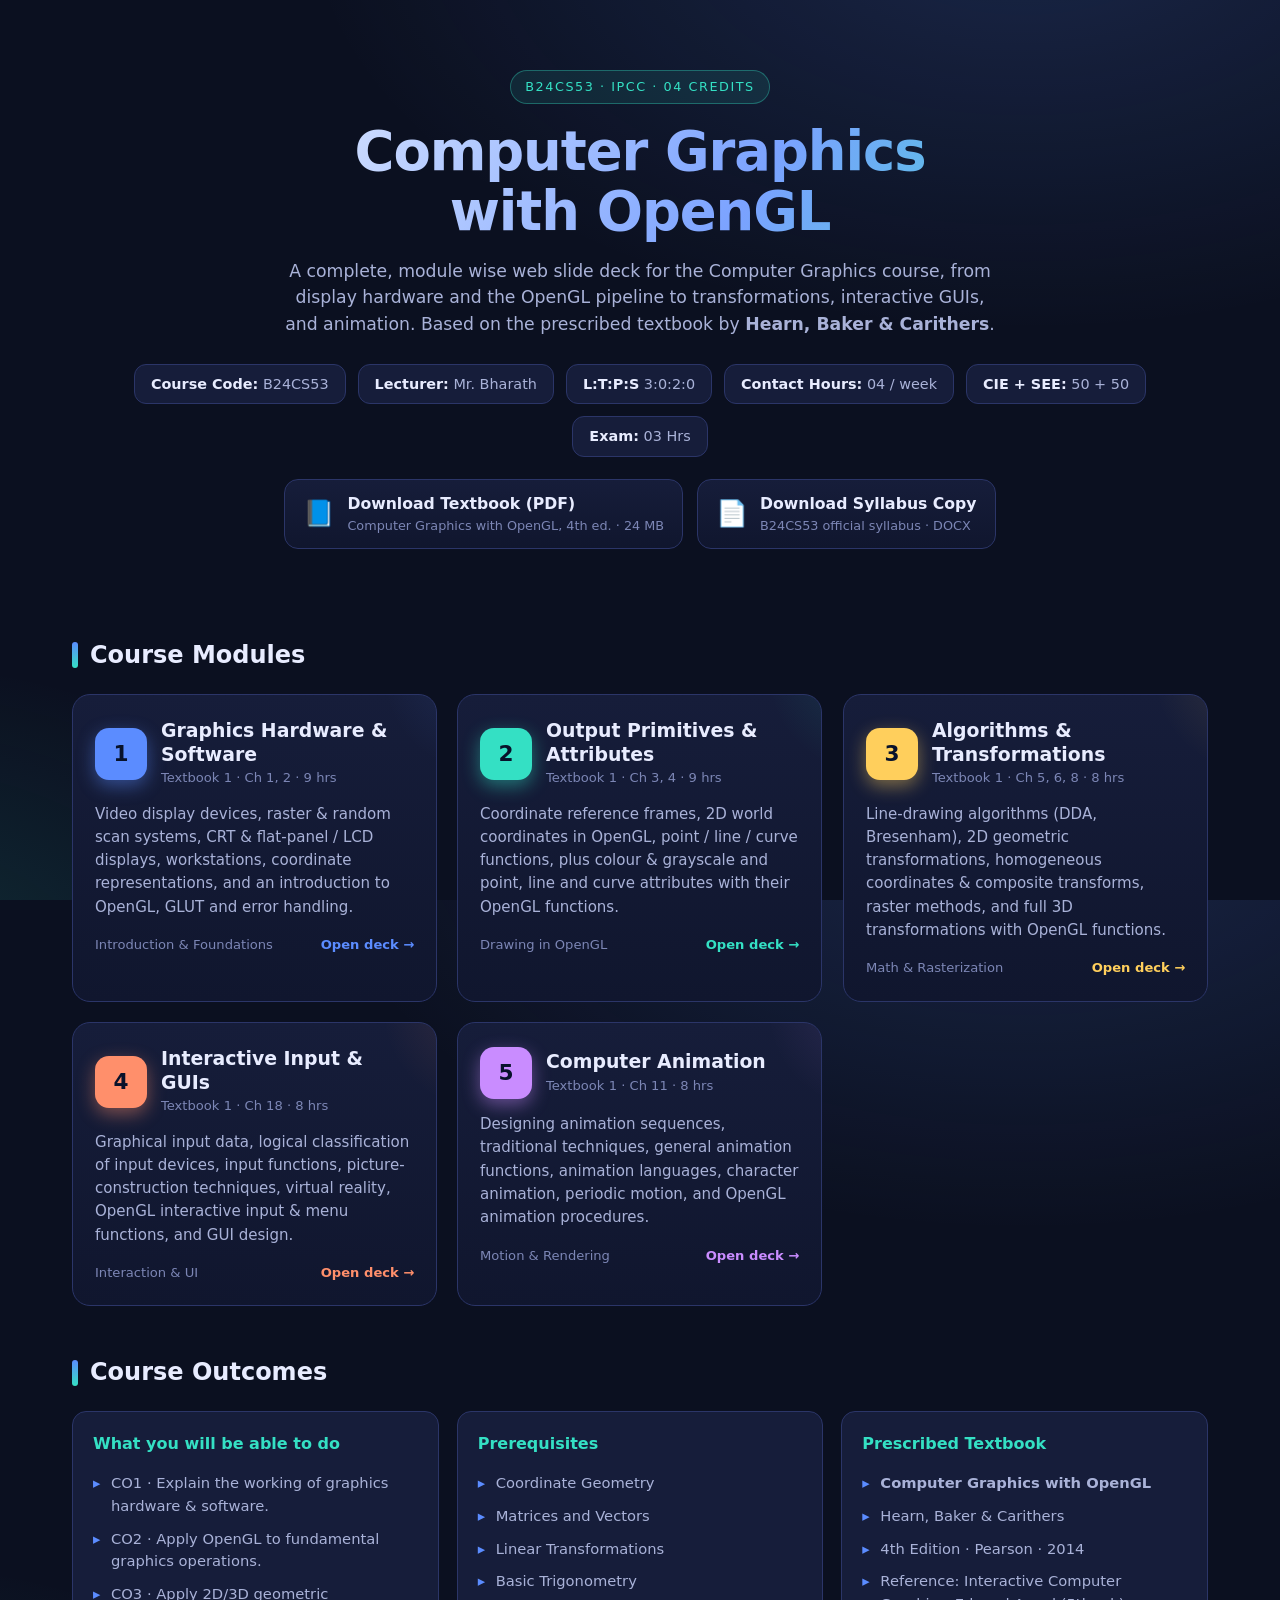
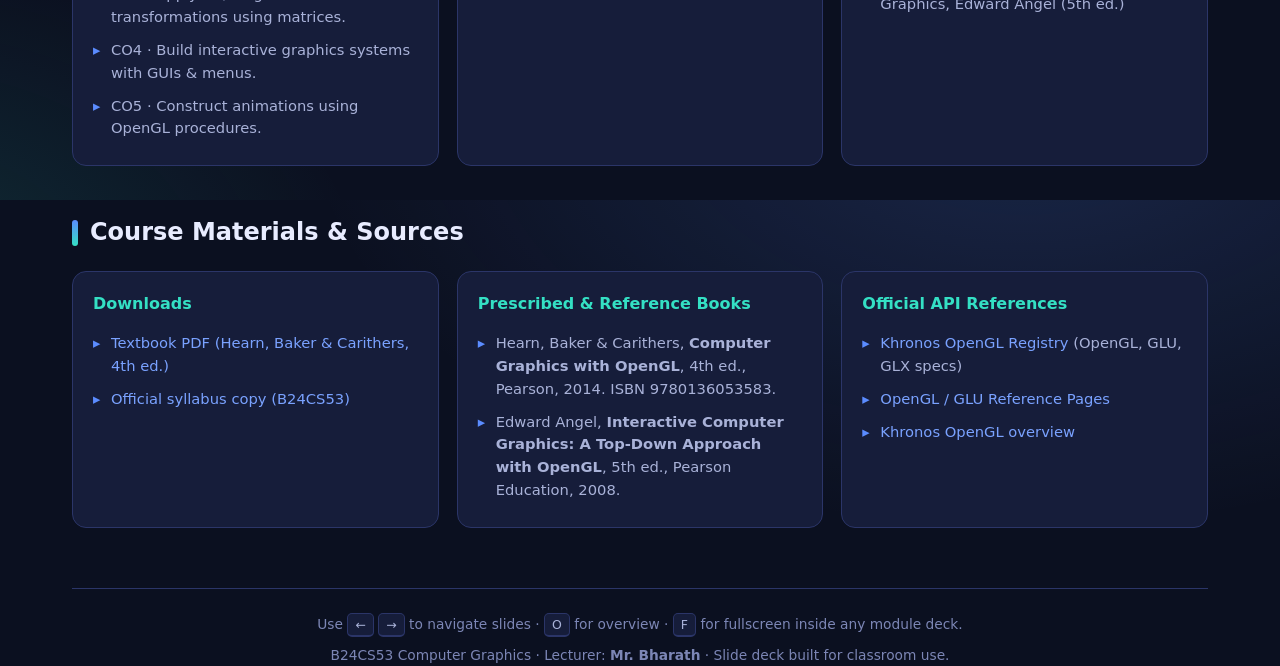
==== index.html @ 4f669a62 "B24CS53 Computer Graphics interactive slide deck (5 modules, demos, sources)" ====
<!DOCTYPE html>
<html lang="en">
<head>
  <meta charset="UTF-8" />
  <meta name="viewport" content="width=device-width, initial-scale=1.0" />
  <title>B24CS53 · Computer Graphics · Course Slides</title>
  <link rel="stylesheet" href="css/style.css" />
</head>
<body>
  <div class="wrap">

    <header class="home-hero">
      <span class="badge">B24CS53 · IPCC · 04 Credits</span>
      <h1>Computer Graphics<br />with OpenGL</h1>
      <p class="sub">
        A complete, module wise web slide deck for the Computer Graphics course,
        from display hardware and the OpenGL pipeline to transformations, interactive
        GUIs, and animation. Based on the prescribed textbook by
        <b>Hearn, Baker &amp; Carithers</b>.
      </p>
      <div class="meta-row">
        <span class="meta-chip"><b>Course Code:</b> B24CS53</span>
        <span class="meta-chip"><b>Lecturer:</b> Mr. Bharath</span>
        <span class="meta-chip"><b>L:T:P:S</b> 3:0:2:0</span>
        <span class="meta-chip"><b>Contact Hours:</b> 04 / week</span>
        <span class="meta-chip"><b>CIE + SEE:</b> 50 + 50</span>
        <span class="meta-chip"><b>Exam:</b> 03 Hrs</span>
      </div>
      <div class="download-row">
        <a class="dl-btn" href="text%20book%20Computer%20Graphics%20with%20OpenGL%20(4th%20ed_)%20%5BHearn%2C%20Baker%20%26%20Carithers%202013%5D.pdf" download>
          <span class="dl-ic">📘</span>
          <span class="dl-tx"><b>Download Textbook (PDF)</b><small>Computer Graphics with OpenGL, 4th ed. · 24 MB</small></span>
        </a>
        <a class="dl-btn" href="COMPUTER%20GRAPHICS.docx" download>
          <span class="dl-ic">📄</span>
          <span class="dl-tx"><b>Download Syllabus Copy</b><small>B24CS53 official syllabus · DOCX</small></span>
        </a>
      </div>
    </header>

    <h2 class="section-title">Course Modules</h2>
    <div class="module-grid">

      <a class="module-card" href="modules/module1.html" style="--mc:var(--mod1)">
        <div class="m-top">
          <div class="m-num">1</div>
          <div>
            <h3>Graphics Hardware &amp; Software</h3>
            <div class="m-sub">Textbook 1 · Ch 1, 2 · 9 hrs</div>
          </div>
        </div>
        <p class="m-desc">
          Video display devices, raster &amp; random scan systems, CRT &amp; flat-panel /
          LCD displays, workstations, coordinate representations, and an introduction to
          OpenGL, GLUT and error handling.
        </p>
        <div class="m-foot"><span>Introduction &amp; Foundations</span><span class="m-go">Open deck →</span></div>
      </a>

      <a class="module-card" href="modules/module2.html" style="--mc:var(--mod2)">
        <div class="m-top">
          <div class="m-num">2</div>
          <div>
            <h3>Output Primitives &amp; Attributes</h3>
            <div class="m-sub">Textbook 1 · Ch 3, 4 · 9 hrs</div>
          </div>
        </div>
        <p class="m-desc">
          Coordinate reference frames, 2D world coordinates in OpenGL, point / line /
          curve functions, plus colour &amp; grayscale and point, line and curve
          attributes with their OpenGL functions.
        </p>
        <div class="m-foot"><span>Drawing in OpenGL</span><span class="m-go">Open deck →</span></div>
      </a>

      <a class="module-card" href="modules/module3.html" style="--mc:var(--mod3)">
        <div class="m-top">
          <div class="m-num">3</div>
          <div>
            <h3>Algorithms &amp; Transformations</h3>
            <div class="m-sub">Textbook 1 · Ch 5, 6, 8 · 8 hrs</div>
          </div>
        </div>
        <p class="m-desc">
          Line-drawing algorithms (DDA, Bresenham), 2D geometric transformations,
          homogeneous coordinates &amp; composite transforms, raster methods, and full
          3D transformations with OpenGL functions.
        </p>
        <div class="m-foot"><span>Math &amp; Rasterization</span><span class="m-go">Open deck →</span></div>
      </a>

      <a class="module-card" href="modules/module4.html" style="--mc:var(--mod4)">
        <div class="m-top">
          <div class="m-num">4</div>
          <div>
            <h3>Interactive Input &amp; GUIs</h3>
            <div class="m-sub">Textbook 1 · Ch 18 · 8 hrs</div>
          </div>
        </div>
        <p class="m-desc">
          Graphical input data, logical classification of input devices, input functions,
          picture-construction techniques, virtual reality, OpenGL interactive input &amp;
          menu functions, and GUI design.
        </p>
        <div class="m-foot"><span>Interaction &amp; UI</span><span class="m-go">Open deck →</span></div>
      </a>

      <a class="module-card" href="modules/module5.html" style="--mc:var(--mod5)">
        <div class="m-top">
          <div class="m-num">5</div>
          <div>
            <h3>Computer Animation</h3>
            <div class="m-sub">Textbook 1 · Ch 11 · 8 hrs</div>
          </div>
        </div>
        <p class="m-desc">
          Designing animation sequences, traditional techniques, general animation
          functions, animation languages, character animation, periodic motion, and
          OpenGL animation procedures.
        </p>
        <div class="m-foot"><span>Motion &amp; Rendering</span><span class="m-go">Open deck →</span></div>
      </a>

    </div>

    <h2 class="section-title">Course Outcomes</h2>
    <div class="info-grid">
      <div class="info-card">
        <h4>What you will be able to do</h4>
        <ul>
          <li>CO1 · Explain the working of graphics hardware &amp; software.</li>
          <li>CO2 · Apply OpenGL to fundamental graphics operations.</li>
          <li>CO3 · Apply 2D/3D geometric transformations using matrices.</li>
          <li>CO4 · Build interactive graphics systems with GUIs &amp; menus.</li>
          <li>CO5 · Construct animations using OpenGL procedures.</li>
        </ul>
      </div>
      <div class="info-card">
        <h4>Prerequisites</h4>
        <ul>
          <li>Coordinate Geometry</li>
          <li>Matrices and Vectors</li>
          <li>Linear Transformations</li>
          <li>Basic Trigonometry</li>
        </ul>
      </div>
      <div class="info-card">
        <h4>Prescribed Textbook</h4>
        <ul>
          <li><b>Computer Graphics with OpenGL</b></li>
          <li>Hearn, Baker &amp; Carithers</li>
          <li>4th Edition · Pearson · 2014</li>
          <li>Reference: Interactive Computer Graphics, Edward Angel (5th ed.)</li>
        </ul>
      </div>
    </div>

    <h2 class="section-title">Course Materials &amp; Sources</h2>
    <div class="info-grid">
      <div class="info-card">
        <h4>Downloads</h4>
        <ul>
          <li><a href="text%20book%20Computer%20Graphics%20with%20OpenGL%20(4th%20ed_)%20%5BHearn%2C%20Baker%20%26%20Carithers%202013%5D.pdf" download>Textbook PDF (Hearn, Baker &amp; Carithers, 4th ed.)</a></li>
          <li><a href="COMPUTER%20GRAPHICS.docx" download>Official syllabus copy (B24CS53)</a></li>
        </ul>
      </div>
      <div class="info-card">
        <h4>Prescribed &amp; Reference Books</h4>
        <ul>
          <li>Hearn, Baker &amp; Carithers, <b>Computer Graphics with OpenGL</b>, 4th ed., Pearson, 2014. ISBN 9780136053583.</li>
          <li>Edward Angel, <b>Interactive Computer Graphics: A Top-Down Approach with OpenGL</b>, 5th ed., Pearson Education, 2008.</li>
        </ul>
      </div>
      <div class="info-card">
        <h4>Official API References</h4>
        <ul>
          <li><a href="https://registry.khronos.org/OpenGL/" target="_blank" rel="noopener">Khronos OpenGL Registry</a> (OpenGL, GLU, GLX specs)</li>
          <li><a href="https://www.opengl.org/sdk/docs/" target="_blank" rel="noopener">OpenGL / GLU Reference Pages</a></li>
          <li><a href="https://www.khronos.org/opengl/" target="_blank" rel="noopener">Khronos OpenGL overview</a></li>
        </ul>
      </div>
    </div>

    <footer class="home-footer">
      <p>Use <span class="kbd">←</span> <span class="kbd">→</span> to navigate slides ·
      <span class="kbd">O</span> for overview · <span class="kbd">F</span> for fullscreen inside any module deck.</p>
      <p style="margin-top:8px">B24CS53 Computer Graphics · Lecturer: <b>Mr. Bharath</b> · Slide deck built for classroom use.</p>
    </footer>

  </div>
</body>
</html>
---- css/style.css ----
/* ============================================================
   B24CS53 Computer Graphics : Slide Deck Theme
   Shared styles for home page + all module decks
   ============================================================ */

:root {
  --bg:            #0b1020;
  --bg-2:          #10162e;
  --surface:       #161d3a;
  --surface-2:     #1d2749;
  --border:        #2b3568;
  --text:          #e8ecff;
  --text-dim:      #a9b2d8;
  --muted:         #7c86b5;
  --primary:       #5b8cff;
  --primary-2:     #7aa2ff;
  --accent:        #34e0c4;
  --accent-2:      #ffcf5c;
  --danger:        #ff6b8a;
  --code-bg:       #0d1226;
  --shadow:        0 20px 60px rgba(0,0,0,.45);
  --radius:        18px;
  --maxw:          1180px;
  --mod1: #5b8cff;
  --mod2: #34e0c4;
  --mod3: #ffcf5c;
  --mod4: #ff8f6b;
  --mod5: #c98cff;
}

* { box-sizing: border-box; margin: 0; padding: 0; }

html, body {
  height: 100%;
}

body {
  font-family: "Segoe UI", system-ui, -apple-system, Roboto, Helvetica, Arial, sans-serif;
  background:
    radial-gradient(1200px 700px at 80% -10%, rgba(91,140,255,.18), transparent 60%),
    radial-gradient(900px 600px at -10% 110%, rgba(52,224,196,.14), transparent 55%),
    var(--bg);
  color: var(--text);
  line-height: 1.55;
  -webkit-font-smoothing: antialiased;
}

a { color: var(--primary-2); text-decoration: none; }
a:hover { text-decoration: underline; }

code, pre, .mono { font-family: "JetBrains Mono", "Fira Code", Consolas, "Courier New", monospace; }

/* ---------------------------------------------------------- */
/* HOME PAGE                                                   */
/* ---------------------------------------------------------- */
.wrap { max-width: var(--maxw); margin: 0 auto; padding: 0 22px; }

.home-hero {
  padding: 70px 0 40px;
  text-align: center;
}
.badge {
  display: inline-block;
  font-size: .8rem;
  letter-spacing: .12em;
  text-transform: uppercase;
  color: var(--accent);
  background: rgba(52,224,196,.1);
  border: 1px solid rgba(52,224,196,.35);
  padding: 6px 14px;
  border-radius: 999px;
  margin-bottom: 18px;
}
.home-hero h1 {
  font-size: clamp(2rem, 5vw, 3.4rem);
  line-height: 1.1;
  letter-spacing: -.02em;
  background: linear-gradient(120deg, #fff, var(--primary-2) 60%, var(--accent));
  -webkit-background-clip: text;
  background-clip: text;
  color: transparent;
}
.home-hero p.sub {
  color: var(--text-dim);
  max-width: 720px;
  margin: 16px auto 0;
  font-size: 1.08rem;
}
.meta-row {
  display: flex; flex-wrap: wrap; gap: 12px; justify-content: center;
  margin-top: 26px;
}
.meta-chip {
  background: var(--surface);
  border: 1px solid var(--border);
  border-radius: 12px;
  padding: 8px 16px;
  font-size: .9rem;
  color: var(--text-dim);
}
.meta-chip b { color: var(--text); }

.download-row { display:flex; flex-wrap:wrap; gap:14px; justify-content:center; margin-top:22px; }
.dl-btn {
  display:inline-flex; align-items:center; gap:12px; text-align:left;
  background: linear-gradient(180deg, var(--surface), var(--bg-2));
  border:1px solid var(--border); border-radius:14px; padding:12px 18px;
  color: var(--text); transition: transform .18s ease, border-color .18s ease, box-shadow .18s ease;
}
.dl-btn:hover { transform: translateY(-3px); border-color: var(--primary); box-shadow: 0 14px 34px rgba(0,0,0,.4); text-decoration:none; }
.dl-btn .dl-ic { font-size:1.6rem; }
.dl-btn .dl-tx { display:flex; flex-direction:column; }
.dl-btn .dl-tx b { color: var(--text); font-size:.98rem; }
.dl-btn .dl-tx small { color: var(--muted); font-size:.8rem; }

.section-title {
  font-size: 1.5rem;
  margin: 48px 0 20px;
  display: flex; align-items: center; gap: 12px;
}
.section-title::before {
  content: ""; width: 6px; height: 26px; border-radius: 4px;
  background: linear-gradient(var(--primary), var(--accent));
}

.module-grid {
  display: grid;
  grid-template-columns: repeat(auto-fill, minmax(320px, 1fr));
  gap: 20px;
}
.module-card {
  position: relative;
  display: block;
  background: linear-gradient(180deg, var(--surface), var(--bg-2));
  border: 1px solid var(--border);
  border-radius: var(--radius);
  padding: 24px 22px 22px;
  overflow: hidden;
  transition: transform .2s ease, border-color .2s ease, box-shadow .2s ease;
  color: inherit;
}
.module-card:hover {
  transform: translateY(-4px);
  border-color: var(--mc, var(--primary));
  box-shadow: 0 16px 40px rgba(0,0,0,.4);
  text-decoration: none;
}
.module-card .m-top { display:flex; align-items:center; gap:14px; }
.module-card .m-num {
  flex: 0 0 auto;
  width: 52px; height: 52px; border-radius: 14px;
  display: grid; place-items: center;
  font-weight: 700; font-size: 1.35rem;
  color: #08122b;
  background: var(--mc, var(--primary));
}
.module-card h3 { font-size: 1.18rem; line-height: 1.25; }
.module-card .m-sub { color: var(--muted); font-size: .82rem; margin-top: 2px; }
.module-card .m-desc { color: var(--text-dim); font-size: .94rem; margin-top: 14px; }
.module-card .m-foot {
  margin-top: 16px; display:flex; justify-content: space-between; align-items:center;
  font-size: .82rem; color: var(--muted);
}
.module-card .m-go { color: var(--mc, var(--primary)); font-weight: 600; }
.module-card::after {
  content:""; position:absolute; inset: -40% -40% auto auto;
  width: 200px; height: 200px; border-radius: 50%;
  background: radial-gradient(circle, var(--mc, var(--primary)), transparent 70%);
  opacity: .12; pointer-events:none;
}

.info-grid {
  display:grid; grid-template-columns: repeat(auto-fit, minmax(260px,1fr)); gap:18px;
}
.info-card {
  background: var(--surface); border:1px solid var(--border);
  border-radius: 14px; padding: 20px;
}
.info-card h4 { color: var(--accent); margin-bottom: 10px; font-size: 1rem; }
.info-card ul { list-style: none; }
.info-card li { padding: 5px 0; color: var(--text-dim); font-size: .92rem; position: relative; padding-left: 18px; }
.info-card li::before { content:"▸"; position:absolute; left:0; color: var(--primary); }

.home-footer {
  margin: 60px 0 40px; padding-top: 24px;
  border-top: 1px solid var(--border);
  color: var(--muted); font-size: .86rem; text-align:center;
}

/* ---------------------------------------------------------- */
/* SLIDE DECK                                                  */
/* ---------------------------------------------------------- */
.deck { height: 100vh; overflow: hidden; }

.slide {
  position: absolute; inset: 0;
  display: none;
  flex-direction: column;
  padding: 64px clamp(28px, 7vw, 110px) 90px;
  opacity: 0;
  transform: translateY(14px);
  transition: opacity .35s ease, transform .35s ease;
  overflow-y: auto;
}
.slide.active { display: flex; opacity: 1; transform: none; }

/* Title slide */
.slide.title-slide { justify-content: center; align-items: flex-start; text-align: left; }
.slide.title-slide .kicker {
  color: var(--deck-accent, var(--primary));
  letter-spacing: .16em; text-transform: uppercase; font-size: .9rem; font-weight: 600;
}
.slide.title-slide h1 {
  font-size: clamp(2.2rem, 6vw, 4rem); line-height: 1.05; margin: 14px 0 18px;
  letter-spacing: -.02em;
}
.slide.title-slide .lead { color: var(--text-dim); font-size: 1.2rem; max-width: 800px; }
.slide.title-slide .tags { margin-top: 26px; display:flex; flex-wrap:wrap; gap:10px; }
.slide.title-slide .tag {
  border:1px solid var(--border); background: var(--surface);
  padding:7px 14px; border-radius:999px; font-size:.85rem; color: var(--text-dim);
}

.slide h2 {
  font-size: clamp(1.5rem, 3.4vw, 2.15rem);
  line-height: 1.15; margin-bottom: 6px;
  letter-spacing: -.01em;
}
.slide h2 .accent { color: var(--deck-accent, var(--primary)); }
.slide .subhead { color: var(--muted); font-size: .95rem; margin-bottom: 22px; }
.slide h3 { font-size: 1.15rem; margin: 18px 0 8px; color: var(--deck-accent, var(--primary-2)); }

.slide p { color: var(--text-dim); margin-bottom: 12px; max-width: 60rem; }
.slide ul, .slide ol { margin: 6px 0 12px 4px; }
.slide li { list-style: none; position: relative; padding: 6px 0 6px 26px; color: var(--text-dim); max-width: 58rem; }
.slide ul > li::before {
  content: ""; position: absolute; left: 4px; top: 15px;
  width: 8px; height: 8px; border-radius: 3px;
  background: var(--deck-accent, var(--primary));
}
.slide ol { counter-reset: li; }
.slide ol > li { counter-increment: li; }
.slide ol > li::before {
  content: counter(li); position:absolute; left:0; top:6px;
  width:20px; height:20px; border-radius:6px; font-size:.72rem; font-weight:700;
  display:grid; place-items:center; color:#08122b; background: var(--deck-accent, var(--primary));
}
.slide li b, .slide p b { color: var(--text); }

.slide .two-col { display:grid; grid-template-columns: 1fr 1fr; gap: 28px; }
.slide .three-col { display:grid; grid-template-columns: repeat(3,1fr); gap: 18px; }

.card {
  background: var(--surface); border:1px solid var(--border);
  border-radius: 14px; padding: 18px 18px;
}
.card h3 { margin-top: 0; }
.card.tint { background: linear-gradient(180deg, var(--surface-2), var(--surface)); }

.callout {
  border-left: 4px solid var(--deck-accent, var(--primary));
  background: rgba(91,140,255,.08);
  border-radius: 8px; padding: 12px 16px; margin: 14px 0;
}
.callout.warn { border-left-color: var(--accent-2); background: rgba(255,207,92,.08); }
.callout.good { border-left-color: var(--accent); background: rgba(52,224,196,.08); }
.callout .lbl { font-weight:700; color: var(--text); display:block; margin-bottom:2px; font-size:.85rem; letter-spacing:.04em; text-transform:uppercase; }

pre {
  background: var(--code-bg); border:1px solid var(--border);
  border-radius: 12px; padding: 16px 18px; overflow-x: auto;
  font-size: .86rem; line-height: 1.5; margin: 12px 0;
}
pre code { color: #cfe0ff; }
.tok-key { color: #7aa2ff; }
.tok-fn  { color: #34e0c4; }
.tok-num { color: #ffcf5c; }
.tok-str { color: #ff9db0; }
.tok-com { color: #6b76a8; font-style: italic; }
code.inline {
  background: var(--code-bg); border:1px solid var(--border);
  padding: 2px 7px; border-radius: 6px; font-size: .86em; color: #cfe0ff;
}

table.tbl { width:100%; border-collapse: collapse; margin: 12px 0; font-size:.9rem; }
table.tbl th, table.tbl td { text-align:left; padding: 10px 12px; border-bottom:1px solid var(--border); }
table.tbl th { color: var(--text); background: var(--surface); }
table.tbl td { color: var(--text-dim); }
table.tbl tr:hover td { background: rgba(91,140,255,.05); }

.pill { display:inline-block; padding:3px 10px; border-radius:999px; font-size:.75rem; border:1px solid var(--border); color:var(--text-dim); }

.diagram { display:flex; align-items:center; justify-content:center; gap:14px; flex-wrap:wrap; margin:16px 0; }
.dbox { background: var(--surface); border:1px solid var(--border); border-radius:10px; padding:12px 16px; font-size:.88rem; text-align:center; color:var(--text); }
.darrow { color: var(--deck-accent, var(--primary)); font-size:1.4rem; }

/* Top bar */
.topbar {
  position: fixed; top:0; left:0; right:0; z-index: 30;
  display:flex; align-items:center; justify-content: space-between;
  padding: 12px clamp(18px, 4vw, 42px);
  background: linear-gradient(180deg, rgba(11,16,32,.9), rgba(11,16,32,0));
  pointer-events: none;
}
.topbar .tb-left, .topbar .tb-right { display:flex; align-items:center; gap:14px; pointer-events:auto; }
.topbar .home-link {
  display:inline-flex; align-items:center; gap:7px;
  background: var(--surface); border:1px solid var(--border);
  padding:7px 13px; border-radius:10px; font-size:.85rem; color:var(--text-dim);
}
.topbar .home-link:hover { border-color: var(--deck-accent); text-decoration:none; color:var(--text); }
.topbar .deck-name { font-size:.9rem; color:var(--muted); }

.progress {
  position: fixed; top:0; left:0; height:3px; z-index:40;
  background: linear-gradient(90deg, var(--deck-accent, var(--primary)), var(--accent));
  width: 0; transition: width .3s ease;
}

/* Bottom controls */
.controls {
  position: fixed; bottom:0; left:0; right:0; z-index:30;
  display:flex; align-items:center; justify-content: space-between;
  padding: 14px clamp(18px, 4vw, 42px);
  background: linear-gradient(0deg, rgba(11,16,32,.92), rgba(11,16,32,0));
}
.controls .btn {
  pointer-events:auto;
  display:inline-flex; align-items:center; gap:8px;
  background: var(--surface); border:1px solid var(--border); color:var(--text);
  padding: 9px 16px; border-radius:10px; cursor:pointer; font-size:.9rem;
  transition: border-color .15s, background .15s;
}
.controls .btn:hover:not(:disabled) { border-color: var(--deck-accent); background: var(--surface-2); }
.controls .btn:disabled { opacity:.35; cursor:not-allowed; }
.controls .counter { font-size:.92rem; color:var(--text-dim); font-variant-numeric: tabular-nums; }
.controls .center { display:flex; align-items:center; gap:12px; }
.controls .mini { padding:9px 12px; }

/* Overview grid */
.overview {
  position: fixed; inset:0; z-index:50; display:none;
  background: rgba(6,9,20,.96); padding: 70px clamp(20px,5vw,60px) 40px; overflow-y:auto;
}
.overview.open { display:block; }
.overview h3 { margin-bottom: 18px; color: var(--text); }
.ov-grid { display:grid; grid-template-columns: repeat(auto-fill, minmax(220px,1fr)); gap:14px; }
.ov-item {
  background: var(--surface); border:1px solid var(--border); border-radius:10px;
  padding:14px; cursor:pointer; transition: border-color .15s, transform .15s;
  min-height: 96px; display:flex; flex-direction:column; gap:6px;
}
.ov-item:hover { border-color: var(--deck-accent); transform: translateY(-2px); }
.ov-item .ov-n { font-size:.72rem; color: var(--deck-accent); font-weight:700; }
.ov-item .ov-t { font-size:.9rem; color:var(--text); line-height:1.25; }
.ov-close {
  position: fixed; top:16px; right:20px; z-index:51;
  background: var(--surface); border:1px solid var(--border); color:var(--text);
  padding:8px 14px; border-radius:10px; cursor:pointer;
}

.kbd { display:inline-block; padding:1px 7px; border:1px solid var(--border); border-bottom-width:2px; border-radius:5px; background:var(--surface); font-size:.78rem; color:var(--text-dim); }

@media (max-width: 760px) {
  .slide { padding: 60px 20px 88px; }
  .slide .two-col, .slide .three-col { grid-template-columns: 1fr; }
  .topbar .deck-name { display:none; }
  .vs-split { grid-template-columns: 1fr; }
}

/* ---------------------------------------------------------- */
/* VISUAL COMPONENTS (diagrams, figures, icon tiles)          */
/* ---------------------------------------------------------- */
.figure {
  background: linear-gradient(180deg, var(--surface), var(--bg-2));
  border: 1px solid var(--border);
  border-radius: 14px;
  padding: 18px;
  display: flex; flex-direction: column; align-items: center; gap: 10px;
  margin: 14px 0;
}
.figure svg { max-width: 100%; height: auto; display: block; }
.figure .cap { font-size: .82rem; color: var(--muted); text-align: center; }

.tiles { display: grid; grid-template-columns: repeat(auto-fit, minmax(190px,1fr)); gap: 14px; margin: 12px 0; }
.tile {
  background: var(--surface); border: 1px solid var(--border);
  border-radius: 14px; padding: 16px; display: flex; gap: 12px; align-items: flex-start;
  transition: border-color .2s, transform .2s;
}
.tile:hover { border-color: var(--deck-accent, var(--primary)); transform: translateY(-3px); }
.tile .ic {
  flex: 0 0 auto; width: 42px; height: 42px; border-radius: 11px;
  display: grid; place-items: center; font-size: 1.35rem;
  background: color-mix(in srgb, var(--deck-accent, var(--primary)) 22%, transparent);
  border: 1px solid color-mix(in srgb, var(--deck-accent, var(--primary)) 45%, transparent);
}
.tile .tx h4 { color: var(--text); font-size: .98rem; margin-bottom: 3px; }
.tile .tx p { color: var(--text-dim); font-size: .86rem; margin: 0; }

.steps { display: flex; flex-direction: column; gap: 10px; margin: 12px 0; }
.step {
  display: flex; gap: 14px; align-items: flex-start;
  background: var(--surface); border: 1px solid var(--border);
  border-radius: 12px; padding: 13px 16px;
}
.step .sn {
  flex: 0 0 auto; width: 30px; height: 30px; border-radius: 9px;
  display: grid; place-items: center; font-weight: 700; font-size: .9rem; color: #08122b;
  background: var(--deck-accent, var(--primary));
}
.step .sc { color: var(--text-dim); font-size: .92rem; }
.step .sc b { color: var(--text); }

.vs-split { display: grid; grid-template-columns: 1fr auto 1fr; gap: 0; align-items: stretch; margin: 14px 0; }
.vs-split .side { background: var(--surface); border: 1px solid var(--border); border-radius: 14px; padding: 16px; }
.vs-split .vs-mid { display: grid; place-items: center; }
.vs-badge {
  width: 44px; height: 44px; border-radius: 50%; display: grid; place-items: center;
  font-weight: 800; font-size: .85rem; color: #08122b; margin: 0 12px;
  background: linear-gradient(135deg, var(--deck-accent, var(--primary)), var(--accent));
}

.swatches { display: flex; gap: 10px; flex-wrap: wrap; margin: 12px 0; }
.swatch { border-radius: 10px; padding: 12px 14px; font-size: .8rem; font-weight: 700; color: #08122b; min-width: 82px; text-align: center; border: 1px solid rgba(255,255,255,.18); }

.stats { display: flex; flex-wrap: wrap; gap: 12px; margin: 12px 0; }
.stat { background: var(--surface); border: 1px solid var(--border); border-radius: 12px; padding: 12px 16px; min-width: 120px; }
.stat .big { font-size: 1.6rem; font-weight: 800; color: var(--deck-accent, var(--primary)); line-height: 1; }
.stat .lab { font-size: .8rem; color: var(--muted); margin-top: 4px; }

.slide.active > * { animation: rise .45s ease both; }
.slide.active > *:nth-child(2) { animation-delay: .05s; }
.slide.active > *:nth-child(3) { animation-delay: .1s; }
.slide.active > *:nth-child(4) { animation-delay: .15s; }
.slide.active > *:nth-child(5) { animation-delay: .2s; }
@keyframes rise { from { opacity: 0; transform: translateY(10px); } to { opacity: 1; transform: none; } }
@media (prefers-reduced-motion: reduce) { .slide.active > * { animation: none; } }

/* SVG helper palette classes */
.s-fill-accent { fill: var(--deck-accent, var(--primary)); }
.s-stroke-accent { stroke: var(--deck-accent, var(--primary)); }
.s-surface { fill: var(--surface); }
.s-border { stroke: var(--border); }
.s-text { fill: var(--text); }
.s-dim { fill: var(--text-dim); }

/* ---------------------------------------------------------- */
/* PROFESSIONAL POLISH                                        */
/* ---------------------------------------------------------- */

/* Deck ambient background glow tinted per module */
.deck::before {
  content: ""; position: fixed; inset: 0; z-index: -1; pointer-events: none;
  background:
    radial-gradient(900px 500px at 85% -8%, color-mix(in srgb, var(--deck-accent, var(--primary)) 22%, transparent), transparent 60%),
    radial-gradient(700px 500px at -8% 108%, color-mix(in srgb, var(--accent) 16%, transparent), transparent 55%);
}

/* Slide numbering badge inside the deck */
.slide::after {
  content: attr(data-title);
  position: absolute; left: clamp(28px,7vw,110px); bottom: 58px;
  font-size: .72rem; letter-spacing: .12em; text-transform: uppercase;
  color: var(--muted); opacity: .0; transition: opacity .3s;
}
.slide.active::after { opacity: .55; }
.slide.title-slide::after { content: ""; }

/* Overview current-slide highlight */
.ov-item.current { border-color: var(--deck-accent, var(--primary)); box-shadow: 0 0 0 2px color-mix(in srgb, var(--deck-accent, var(--primary)) 40%, transparent) inset; }
.ov-item { text-align: left; font: inherit; color: inherit; }

/* Help overlay */
.help-overlay {
  position: fixed; inset: 0; z-index: 60; display: none;
  background: rgba(6,9,20,.9); backdrop-filter: blur(4px);
  align-items: center; justify-content: center; padding: 24px;
}
.help-overlay.open { display: flex; }
.help-card {
  background: var(--surface); border: 1px solid var(--border);
  border-radius: 16px; padding: 26px 28px; max-width: 460px; width: 100%;
  box-shadow: var(--shadow);
}
.help-card h3 { color: var(--deck-accent, var(--primary)); margin-bottom: 16px; }
.help-row { display: flex; justify-content: space-between; align-items: center; padding: 8px 0; border-bottom: 1px dashed var(--border); }
.help-row:last-child { border-bottom: none; }
.help-row span { color: var(--text-dim); font-size: .92rem; }
.help-close { margin-top: 18px; width: 100%; }

/* Refined controls: glassy bar */
.controls {
  backdrop-filter: blur(6px);
}
.controls .btn { transition: transform .12s, border-color .15s, background .15s; }
.controls .btn:active:not(:disabled) { transform: translateY(1px); }

/* Topbar glass */
.topbar { backdrop-filter: blur(3px); }

/* Nicer scrollbar inside slides */
.slide::-webkit-scrollbar { width: 10px; }
.slide::-webkit-scrollbar-thumb { background: var(--border); border-radius: 6px; }
.slide::-webkit-scrollbar-track { background: transparent; }

/* Home page: animated gradient hero underline + card sheen */
.home-hero h1 { position: relative; }
.module-card { will-change: transform; }
.module-card .m-num { box-shadow: 0 6px 18px color-mix(in srgb, var(--mc, var(--primary)) 45%, transparent); }

/* Print / export to PDF: stack every slide */
@media print {
  .topbar, .controls, .overview, .help-overlay, .progress { display: none !important; }
  body { background: #fff !important; color: #111 !important; }
  .deck { height: auto !important; overflow: visible !important; }
  .slide {
    position: relative !important; inset: auto !important; display: flex !important;
    opacity: 1 !important; transform: none !important;
    page-break-after: always; break-after: page;
    min-height: 100vh; border-bottom: 1px solid #ccc;
  }
  .slide * { color: #111 !important; }
  .card, .tile, .step, pre, table.tbl th { background: #f4f6fb !important; }
  .slide::after { display: none; }
}
/* Screen fallback for the print-all class (from P key) */
.deck.print-all .slide { position: relative; inset: auto; display: flex; opacity: 1; transform: none; min-height: 100vh; }
.deck.print-all { height: auto; overflow: visible; }

/* ---------------------------------------------------------- */
/* INTERACTIVE DEMOS (anime.js / three.js)                    */
/* ---------------------------------------------------------- */
.demo {
  background: linear-gradient(180deg, var(--surface), var(--bg-2));
  border: 1px solid var(--border);
  border-radius: 14px; padding: 16px; margin: 14px 0;
  display: flex; flex-direction: column; align-items: center; gap: 12px;
}
.demo .demo-head { align-self: flex-start; display: flex; align-items: center; gap: 8px; }
.demo .demo-head .dot-live { width: 8px; height: 8px; border-radius: 50%; background: var(--accent); box-shadow: 0 0 0 4px color-mix(in srgb, var(--accent) 25%, transparent); }
.demo .demo-head .lbl { font-size: .78rem; letter-spacing: .1em; text-transform: uppercase; color: var(--muted); }
.demo [data-demo] { width: 100%; display: flex; flex-direction: column; align-items: center; gap: 10px; min-height: 60px; }
.demo [data-demo] canvas { border-radius: 10px; }
.demo .cap { font-size: .82rem; color: var(--muted); text-align: center; }
.demo-btns { display: flex; flex-wrap: wrap; gap: 8px; justify-content: center; }
.demo-b {
  background: var(--surface); border: 1px solid var(--border); color: var(--text);
  padding: 7px 14px; border-radius: 9px; cursor: pointer; font-size: .84rem;
  transition: border-color .15s, background .15s, transform .1s;
}
.demo-b:hover { border-color: var(--deck-accent, var(--primary)); background: var(--surface-2); }
.demo-b:active { transform: translateY(1px); }
.demo-fallback { color: var(--text-dim); text-align: center; font-size: .9rem; padding: 20px; }
.demo-fallback small { color: var(--muted); }

/* ---------------------------------------------------------- */
/* HOVER ZOOM : sections magnify when you point at them       */
/* ---------------------------------------------------------- */
.card, .tile, .figure, .demo, .step, .callout, .stat, .vs-split .side, .diagram .dbox {
  transition: transform .28s cubic-bezier(.2,.7,.2,1), box-shadow .28s ease, border-color .2s ease;
  transform-origin: center;
  will-change: transform;
}

/* Zoom the block under the cursor and lift it above its neighbours */
.card:hover,
.figure:hover,
.demo:hover,
.step:hover,
.callout:hover,
.stat:hover,
.vs-split .side:hover,
.diagram .dbox:hover {
  transform: scale(1.045);
  z-index: 5; position: relative;
  box-shadow: 0 18px 46px rgba(0,0,0,.5);
  border-color: var(--deck-accent, var(--primary));
}

/* Tiles already lift on hover; add a gentle zoom on top of the lift */
.tile:hover { transform: translateY(-3px) scale(1.05); z-index: 5; position: relative; box-shadow: 0 16px 40px rgba(0,0,0,.45); }

/* Home page module cards: stronger, poster style zoom */
.module-card { transition: transform .3s cubic-bezier(.2,.7,.2,1), border-color .2s ease, box-shadow .3s ease; }
.module-card:hover { transform: translateY(-6px) scale(1.03); }

/* Keep interactive demos from scaling their live canvas oddly:
   scale the frame but not the WebGL canvas content */
.demo:hover [data-demo] canvas { image-rendering: auto; }

/* Do not zoom code blocks (they can overflow); just highlight */
pre { transition: border-color .2s ease, box-shadow .2s ease; }
pre:hover { border-color: var(--deck-accent, var(--primary)); box-shadow: 0 10px 30px rgba(0,0,0,.35); }

/* Accessibility: honour reduced-motion by disabling the zoom */
@media (prefers-reduced-motion: reduce) {
  .card, .tile, .figure, .demo, .step, .callout, .stat, .vs-split .side, .diagram .dbox, .module-card {
    transition: border-color .2s ease, box-shadow .2s ease;
  }
  .card:hover, .tile:hover, .figure:hover, .demo:hover, .step:hover, .callout:hover,
  .stat:hover, .vs-split .side:hover, .diagram .dbox:hover, .module-card:hover {
    transform: none; box-shadow: 0 12px 30px rgba(0,0,0,.4);
  }
}

/* ---------------------------------------------------------- */
/* SPOTLIGHT FOCUS : click a section to center it + blur bg   */
/* ---------------------------------------------------------- */

/* When active, blur and dim the whole deck + chrome behind the stage */
.spot-blur .deck,
.spot-blur .topbar,
.spot-blur .controls,
.spot-blur .progress {
  filter: blur(8px) brightness(.6);
  transition: filter .3s ease;
  pointer-events: none;
}
.deck, .topbar, .controls, .progress { transition: filter .3s ease; }

/* Dimming backdrop (click to close). No backdrop-filter needed. */
.spotlight-backdrop {
  position: fixed; inset: 0; z-index: 70;
  background: rgba(6, 9, 20, .35);
  opacity: 0; pointer-events: none;
  transition: opacity .3s ease;
}
.spotlight-backdrop.open { opacity: 1; pointer-events: auto; cursor: zoom-out; }

/* Top layer that holds the centered, sharp copy of the section */
.spotlight-stage {
  position: fixed; inset: 0; z-index: 80;
  display: none; align-items: center; justify-content: center;
  padding: 5vh 4vw; pointer-events: none;
}
.spotlight-stage.open { display: flex; }

/* The lifted section itself */
.spotlight-stage > * {
  pointer-events: auto;
  margin: 0 !important;
  width: 68vw !important;
  max-width: 1100px;
  min-height: 62vh;
  max-height: 88vh; overflow: auto;
  box-shadow: 0 30px 90px rgba(0,0,0,.7);
  border-color: var(--deck-accent, var(--primary)) !important;
  cursor: auto;
  transform: none !important;
  animation: spotIn .32s cubic-bezier(.2,.7,.2,1) both;
  display: flex; flex-direction: column; justify-content: center;
}
/* enlarge the focused content for readability at big size */
.spotlight-stage > * { font-size: 1.25rem; padding: 34px 40px !important; }
.spotlight-stage > * h2 { font-size: 2rem; }
.spotlight-stage > * h3 { font-size: 1.4rem; }
.spotlight-stage > * svg { width: 100%; height: auto; max-height: 56vh; }
.spotlight-stage > * pre { font-size: 1rem; }
@keyframes spotIn {
  from { transform: scale(.82) !important; opacity: .3; }
  to   { transform: scale(1) !important;   opacity: 1; }
}

/* On narrow screens use more width */
@media (max-width: 900px) {
  .spotlight-stage > * { width: 90vw !important; min-height: 50vh; }
}

/* Hint that these blocks can be clicked to focus */
.slide.active .card, .slide.active .figure, .slide.active .demo,
.slide.active .step, .slide.active .callout, .slide.active .stat,
.slide.active .tile, .slide.active .vs-split .side { cursor: zoom-in; }
.card a, .figure a, .demo a, .demo button, .demo [data-demo],
.callout a, .step a, .tile a { cursor: auto; }

/* Close hint pill */
.spotlight-hint {
  position: fixed; z-index: 81; top: 18px; left: 50%; transform: translateX(-50%);
  background: var(--surface); border: 1px solid var(--border); color: var(--text-dim);
  padding: 7px 14px; border-radius: 999px; font-size: .82rem;
  opacity: 0; transition: opacity .3s ease .1s; pointer-events: none;
}
.spotlight-hint.open { opacity: 1; }

/* Placeholder keeps original layout from collapsing */
.spotlight-placeholder { visibility: hidden !important; }

@media (prefers-reduced-motion: reduce) {
  .spotlight-stage > * { animation: none; }
}

/* Sourced images (real photos / diagrams) with attribution */
.figure img.src-img {
  max-width: 100%; max-height: 46vh; border-radius: 10px;
  background: #fff; border: 1px solid var(--border);
}
.figure .attrib {
  font-size: .72rem; color: var(--muted); margin-top: 4px; text-align: center;
}
.figure .attrib a { color: var(--text-dim); }
.src-badge {
  display: inline-block; font-size: .66rem; letter-spacing: .08em; text-transform: uppercase;
  color: var(--deck-accent, var(--primary));
  border: 1px solid color-mix(in srgb, var(--deck-accent, var(--primary)) 45%, transparent);
  border-radius: 999px; padding: 1px 8px; margin-bottom: 4px;
}
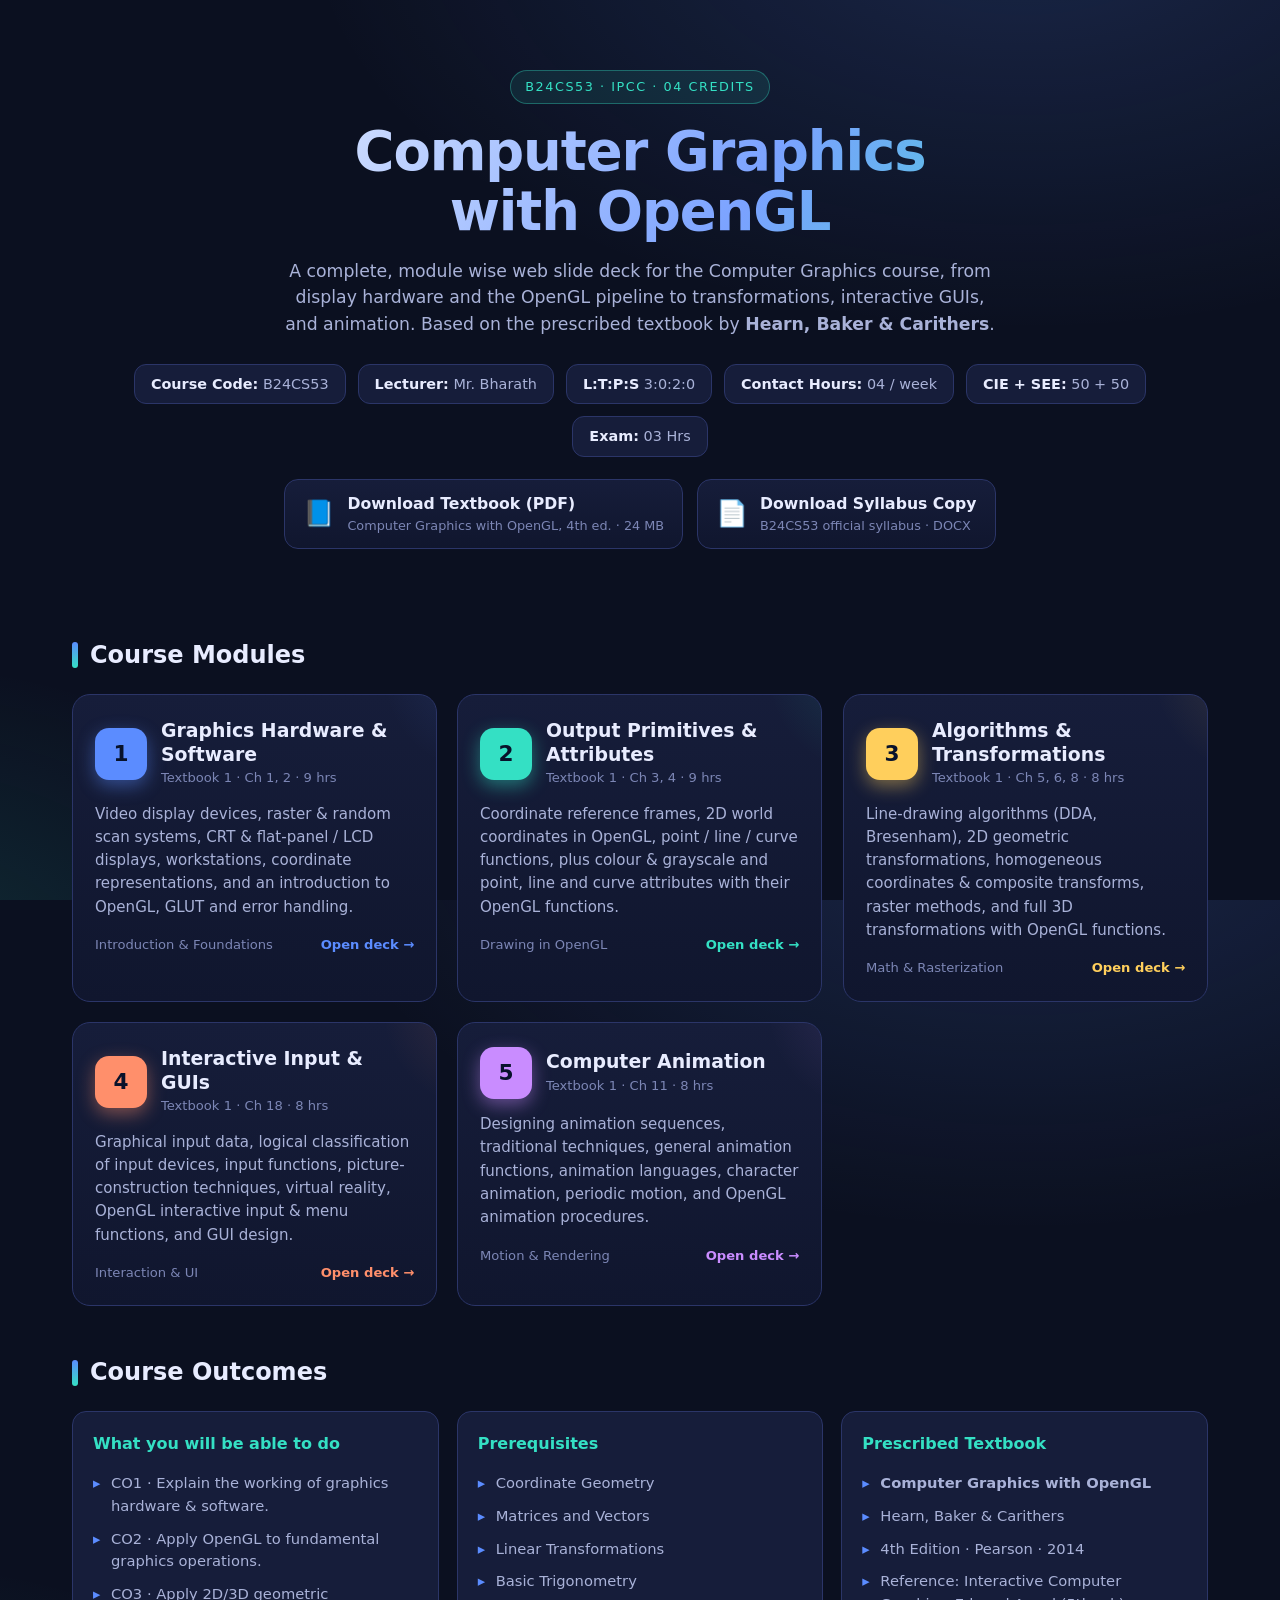
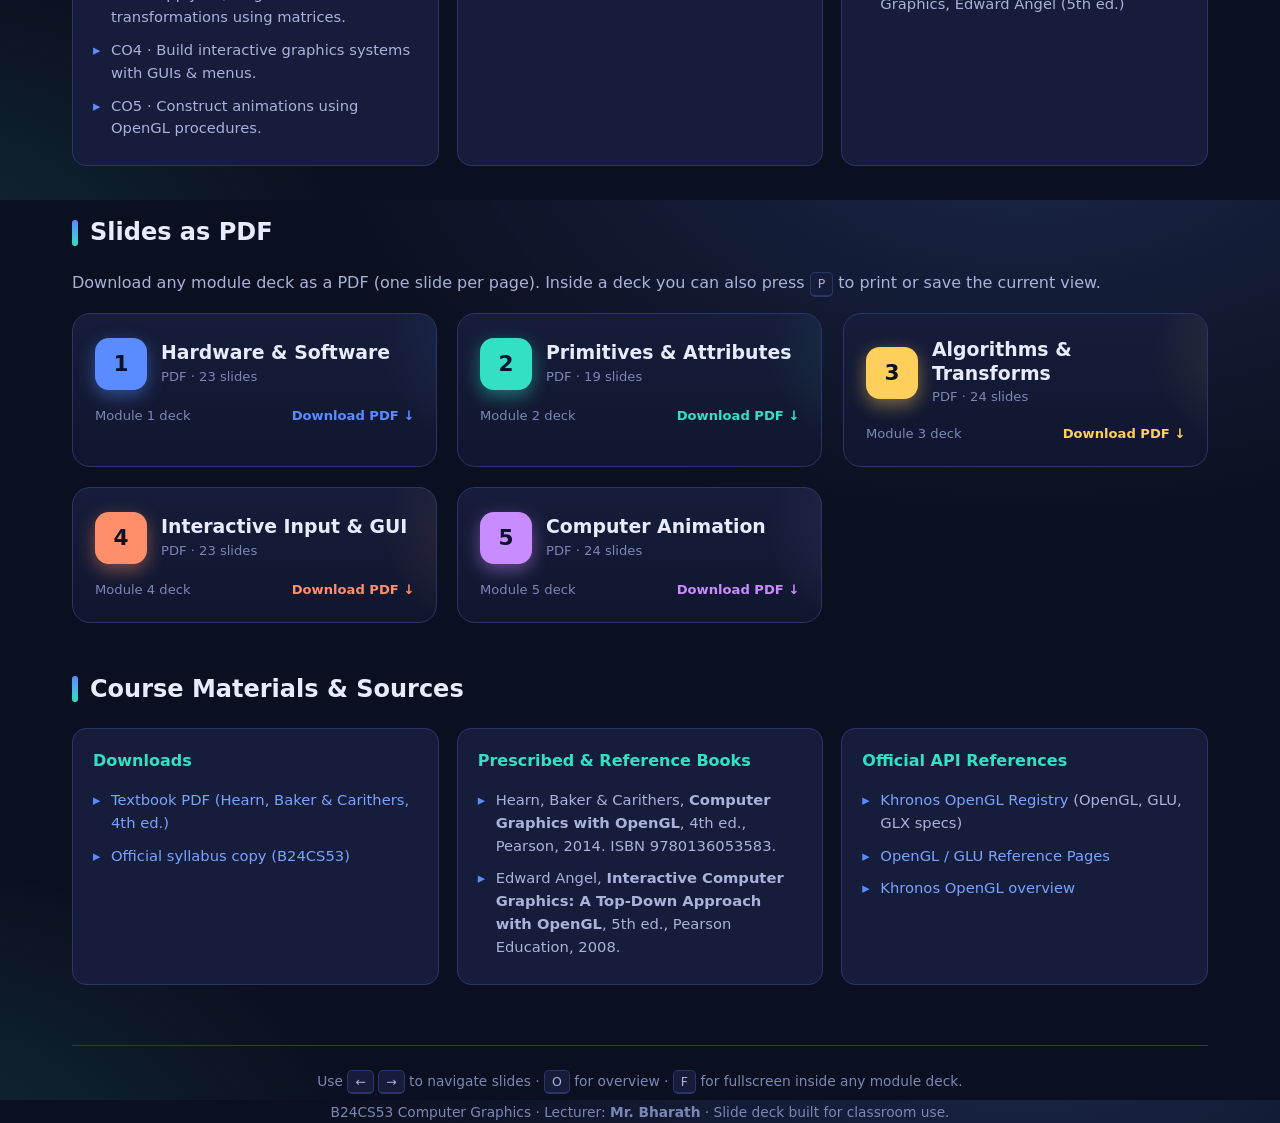
==== commit 0690f751: "Add PDF exports of all module decks (one slide per page) and PDF download section" ====
--- a/index.html
+++ b/index.html
@@ -155,6 +155,31 @@
       </div>
     </div>
 
+    <h2 class="section-title">Slides as PDF</h2>
+    <p style="color:var(--text-dim);margin-bottom:16px">Download any module deck as a PDF (one slide per page). Inside a deck you can also press <span class="kbd">P</span> to print or save the current view.</p>
+    <div class="module-grid">
+      <a class="module-card" href="pdf/Module1-Graphics-Hardware-and-Software.pdf" download style="--mc:var(--mod1)">
+        <div class="m-top"><div class="m-num">1</div><div><h3>Hardware &amp; Software</h3><div class="m-sub">PDF · 23 slides</div></div></div>
+        <div class="m-foot"><span>Module 1 deck</span><span class="m-go">Download PDF ↓</span></div>
+      </a>
+      <a class="module-card" href="pdf/Module2-Output-Primitives-and-Attributes.pdf" download style="--mc:var(--mod2)">
+        <div class="m-top"><div class="m-num">2</div><div><h3>Primitives &amp; Attributes</h3><div class="m-sub">PDF · 19 slides</div></div></div>
+        <div class="m-foot"><span>Module 2 deck</span><span class="m-go">Download PDF ↓</span></div>
+      </a>
+      <a class="module-card" href="pdf/Module3-Algorithms-and-Transformations.pdf" download style="--mc:var(--mod3)">
+        <div class="m-top"><div class="m-num">3</div><div><h3>Algorithms &amp; Transforms</h3><div class="m-sub">PDF · 24 slides</div></div></div>
+        <div class="m-foot"><span>Module 3 deck</span><span class="m-go">Download PDF ↓</span></div>
+      </a>
+      <a class="module-card" href="pdf/Module4-Interactive-Input-and-GUI.pdf" download style="--mc:var(--mod4)">
+        <div class="m-top"><div class="m-num">4</div><div><h3>Interactive Input &amp; GUI</h3><div class="m-sub">PDF · 23 slides</div></div></div>
+        <div class="m-foot"><span>Module 4 deck</span><span class="m-go">Download PDF ↓</span></div>
+      </a>
+      <a class="module-card" href="pdf/Module5-Computer-Animation.pdf" download style="--mc:var(--mod5)">
+        <div class="m-top"><div class="m-num">5</div><div><h3>Computer Animation</h3><div class="m-sub">PDF · 24 slides</div></div></div>
+        <div class="m-foot"><span>Module 5 deck</span><span class="m-go">Download PDF ↓</span></div>
+      </a>
+    </div>
+
     <h2 class="section-title">Course Materials &amp; Sources</h2>
     <div class="info-grid">
       <div class="info-card">
--- a/css/style.css
+++ b/css/style.css
@@ -511,19 +511,32 @@
 
 /* Print / export to PDF: stack every slide */
 @media print {
-  .topbar, .controls, .overview, .help-overlay, .progress { display: none !important; }
-  body { background: #fff !important; color: #111 !important; }
+@media print {
+  @page { size: 1280px 720px; margin: 0; }
+  html, body { background: #0b1020 !important; }
+  .topbar, .controls, .overview, .help-overlay, .progress,
+  .spotlight-backdrop, .spotlight-stage, .spotlight-hint { display: none !important; }
   .deck { height: auto !important; overflow: visible !important; }
+  .deck::before { display: none !important; }
   .slide {
     position: relative !important; inset: auto !important; display: flex !important;
     opacity: 1 !important; transform: none !important;
+    width: 1280px; height: 720px; min-height: 720px; max-height: 720px;
+    overflow: hidden;
+    padding: 46px 70px 46px !important;
     page-break-after: always; break-after: page;
-    min-height: 100vh; border-bottom: 1px solid #ccc;
+    page-break-inside: avoid; break-inside: avoid;
   }
-  .slide * { color: #111 !important; }
-  .card, .tile, .step, pre, table.tbl th { background: #f4f6fb !important; }
+  .slide:last-child { page-break-after: auto; break-after: auto; }
   .slide::after { display: none; }
-}
+  /* keep animations/hover from interfering with the print snapshot */
+  .slide.active > *, .card, .tile, .figure, .demo, .step, .callout, .stat,
+  .vs-split .side, .module-card { animation: none !important; transition: none !important; transform: none !important; }
+  /* let the live demo areas collapse gracefully if unrendered */
+  .demo [data-demo]:empty { min-height: 0; }
+}
+/* Print colour accuracy */
+@media print { * { -webkit-print-color-adjust: exact !important; print-color-adjust: exact !important; } }
 /* Screen fallback for the print-all class (from P key) */
 .deck.print-all .slide { position: relative; inset: auto; display: flex; opacity: 1; transform: none; min-height: 100vh; }
 .deck.print-all { height: auto; overflow: visible; }
